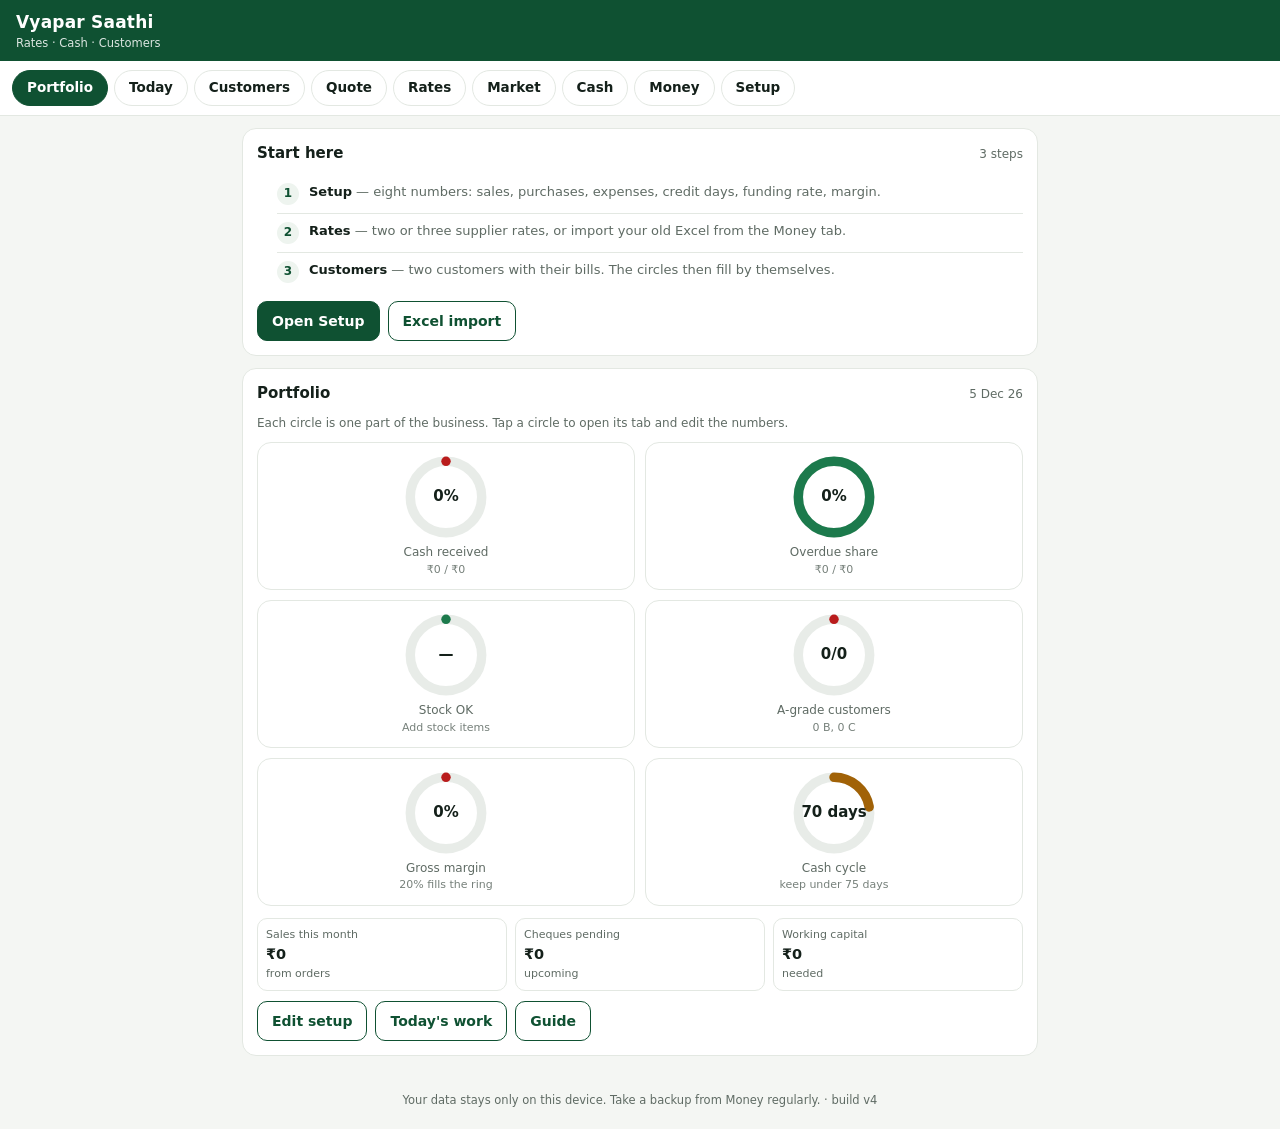
==== index.html @ 8b92a184 "Poori app English me Portfolio, Money, Market, guide aur messages — sab UI text English. mktFetch au" ====
<!doctype html>
<html lang="en">
<head>
<meta charset="utf-8">
<meta name="viewport" content="width=device-width, initial-scale=1, viewport-fit=cover">
<meta name="theme-color" content="#0f5132">
<title>Vyapar Saathi — Customers, Rates, Cash</title>
<link rel="manifest" href="manifest.webmanifest">
<link rel="icon" type="image/png" href="favicon.png">
<link rel="apple-touch-icon" href="apple-touch-icon.png">
<meta name="apple-mobile-web-app-capable" content="yes">
<meta name="mobile-web-app-capable" content="yes">
<meta name="apple-mobile-web-app-status-bar-style" content="black-translucent">
<meta name="apple-mobile-web-app-title" content="Vyapar">
<meta name="robots" content="noindex, nofollow">
<link rel="stylesheet" href="app.css">
</head>
<body>

<header class="topbar">
  <div>
    <div class="brand">Vyapar Saathi</div>
    <div class="brand-sub" id="brandSub">Rates &middot; Cash &middot; Customers</div>
  </div>
</header>

<nav class="tabs" id="tabs">
  <button class="tab" type="button" data-tab="port">Portfolio</button>
  <button class="tab" type="button" data-tab="aaj">Today</button>
  <button class="tab" type="button" data-tab="cust">Customers</button>
  <button class="tab" type="button" data-tab="quote">Quote</button>
  <button class="tab" type="button" data-tab="rate">Rates</button>
  <button class="tab" type="button" data-tab="market">Market</button>
  <button class="tab" type="button" data-tab="paisa">Cash</button>
  <button class="tab" type="button" data-tab="money">Money</button>
  <button class="tab" type="button" data-tab="setup">Setup</button>
</nav>

<main id="view"></main>

<footer class="footer">Your data stays only on this device. Take a backup from Money regularly. &middot; build v4</footer>

<div id="toast" class="toast" hidden></div>

<script src="core.js"></script>
<script src="engine.js"></script>
<script src="importer.js"></script>
<script src="views.js"></script>
<script src="xlsx.full.min.js"></script>
<script src="money.js"></script>
<script src="main.js"></script>
</body>
</html>
---- app.css ----
*{box-sizing:border-box}
:root{
  --bg:#f4f6f3;
  --card:#ffffff;
  --ink:#14201a;
  --mute:#5f6b64;
  --line:#e3e8e2;
  --acc:#0f5132;
  --acc2:#1c7a4c;
  --chip:#eef4ef;
  --good:#15803d;
  --warn:#a16207;
  --bad:#b91c1c;
}
html,body{margin:0;padding:0}
body{
  background:var(--bg);
  color:var(--ink);
  font:16px/1.45 -apple-system,BlinkMacSystemFont,"Segoe UI",Roboto,system-ui,sans-serif;
  -webkit-text-size-adjust:100%;
}
.topbar{
  background:var(--acc);
  color:#fff;
  padding:10px 16px;
  padding-top:calc(10px + env(safe-area-inset-top));
  display:flex;
  align-items:center;
  justify-content:space-between;
  gap:12px;
}
.brand{font-weight:700;font-size:17px;letter-spacing:.2px}
.brand-sub{font-size:11.5px;opacity:.85}
.tabs{
  display:flex;
  gap:6px;
  overflow-x:auto;
  padding:9px 12px;
  background:#fff;
  border-bottom:1px solid var(--line);
  -webkit-overflow-scrolling:touch;
}
.tab{
  flex:0 0 auto;
  border:1px solid var(--line);
  background:#fff;
  color:var(--ink);
  border-radius:999px;
  padding:7px 14px;
  font:inherit;
  font-size:13.5px;
  font-weight:600;
  cursor:pointer;
}
.tab.active{background:var(--acc);border-color:var(--acc);color:#fff}
main{max-width:820px;margin:0 auto;padding:12px 12px 24px}
.card{background:var(--card);border:1px solid var(--line);border-radius:14px;padding:14px;margin:0 0 12px}
.card-head{display:flex;align-items:baseline;justify-content:space-between;gap:10px;margin-bottom:10px}
h2{font-size:15px;margin:0;font-weight:700}
.hint{font-size:12px;color:var(--mute)}
.muted{color:var(--mute)}
.small{font-size:12px}
.ok{color:var(--good)}
.bad{color:var(--bad)}
.kpis{display:grid;grid-template-columns:1fr 1fr;gap:10px;margin-bottom:12px}
.kpi{background:#fff;border:1px solid var(--line);border-radius:14px;padding:12px;display:flex;flex-direction:column;gap:2px}
.kpi-l{font-size:11.5px;color:var(--mute)}
.kpi-v{font-size:19px;font-weight:700;letter-spacing:-.2px}
.kpi-s{font-size:11.5px;color:var(--mute)}
.grid2{display:grid;grid-template-columns:1fr 1fr;gap:10px}
.fld{display:flex;flex-direction:column;gap:4px;font-size:12.5px;color:var(--mute);min-width:0}
.fld span{font-weight:600}
input,select,textarea{
  font:inherit;
  font-size:15px;
  color:var(--ink);
  background:#fff;
  border:1px solid var(--line);
  border-radius:10px;
  padding:9px 10px;
  width:100%;
  min-width:0;
  -webkit-appearance:none;
  appearance:none;
}
input:focus,textarea:focus{outline:2px solid rgba(28,122,76,.25);border-color:var(--acc2)}
textarea{min-height:110px;resize:vertical;font-family:ui-monospace,SFMono-Regular,Menlo,monospace;font-size:12.5px}
.row-end{grid-column:1 / -1;display:flex;justify-content:flex-end;gap:8px;flex-wrap:wrap}
.btn{
  display:inline-block;
  border:1px solid var(--acc);
  background:var(--acc);
  color:#fff;
  border-radius:10px;
  padding:9px 14px;
  font:inherit;
  font-size:14px;
  font-weight:600;
  text-decoration:none;
  cursor:pointer;
  text-align:center;
}
.btn.alt{background:#fff;color:var(--acc)}
.btn.tiny{padding:6px 10px;font-size:12.5px}
.btn.danger{background:#fff;color:var(--bad);border-color:#f0c4c4}
.btnrow{display:flex;flex-wrap:wrap;gap:8px;margin-top:10px}
.link{background:none;border:0;color:var(--acc2);font:inherit;font-size:12.5px;font-weight:600;padding:2px 4px;cursor:pointer}
.link.del{color:var(--bad)}
.table-wrap{overflow-x:auto;margin-top:8px;-webkit-overflow-scrolling:touch}
table{border-collapse:collapse;width:100%;font-size:13px}
th,td{text-align:left;padding:7px 6px;border-bottom:1px solid var(--line);vertical-align:top}
th{font-size:11px;color:var(--mute);font-weight:600;text-transform:uppercase;letter-spacing:.3px}
.num{text-align:right;white-space:nowrap}
.actions{white-space:nowrap;text-align:right}
.tag{display:inline-block;font-size:11px;padding:2px 7px;border-radius:999px;background:var(--chip);color:var(--mute);white-space:nowrap}
.tag.good{background:#e6f4ec;color:var(--good)}
.tag.bad{background:#fdeaea;color:var(--bad)}
.msg{
  white-space:pre-wrap;
  background:#f7f9f6;
  border:1px dashed var(--line);
  border-radius:12px;
  padding:12px;
  font-size:13.5px;
  line-height:1.55;
  margin-top:10px;
  word-break:break-word;
}
.alert{border-radius:12px;padding:11px 12px;margin-bottom:9px;border:1px solid var(--line);background:#fff}
.alert b{font-size:14px}
.alert p{margin:4px 0 0;font-size:13px;color:var(--mute)}
.alert .act{color:var(--ink);font-weight:600}
.alert.high{background:#fff5f5;border-color:#f3cfcf}
.alert.mid{background:#fffaef;border-color:#f2e2bd}
.alert.ok{background:#f2f9f4;border-color:#cfe8d8}
.signal{border-radius:12px;padding:12px;background:var(--chip);border:1px solid var(--line)}
.signal b{font-size:14.5px}
.signal p{margin:5px 0 0;font-size:13px;color:var(--mute)}
.signal.good{background:#eef7f1;border-color:#cbe6d5}
.signal.bad{background:#fdf0ee;border-color:#f1cdc6}
.signal.warn{background:#fdf8ec;border-color:#efe0bc}
.mini{display:grid;grid-template-columns:1fr 1fr 1fr;gap:8px;margin-top:10px}
.mini>div{background:#fff;border:1px solid var(--line);border-radius:10px;padding:8px;display:flex;flex-direction:column;gap:1px}
.mini span{font-size:11px;color:var(--mute)}
.mini b{font-size:14.5px}
.mini i{font-size:11px;color:var(--mute);font-style:normal}
.hist{margin-top:12px}
.hist-head{font-size:12px;color:var(--mute);margin-bottom:6px}
.bar{display:grid;grid-template-columns:58px 1fr 74px;gap:8px;align-items:center;font-size:12px;margin-bottom:5px}
.bar-track{background:#eef1ee;border-radius:999px;height:8px;overflow:hidden}
.bar-fill{background:var(--acc2);height:100%;border-radius:999px}
.bar-fill.red{background:var(--bad)}
.bar b{text-align:right;font-size:12px}
.limit{margin-bottom:10px}
.limit-top{display:flex;justify-content:space-between;margin-bottom:4px}
details.card>summary{display:flex;justify-content:space-between;gap:10px;align-items:baseline;cursor:pointer;list-style:none}
details.card>summary::-webkit-details-marker{display:none}
details.card>summary h2{display:inline}
details.cust>summary{align-items:flex-start}
.cust summary{display:flex;justify-content:space-between;gap:10px;align-items:flex-start;cursor:pointer;list-style:none}
.cust summary::-webkit-details-marker{display:none}
.cust summary h2{display:inline-block}
.sum-r{text-align:right;white-space:nowrap}
.cust-body{margin-top:12px;border-top:1px solid var(--line);padding-top:10px}
.billform{margin:10px 0}
.billrow{display:grid;grid-template-columns:1fr 1fr 1fr auto;gap:8px;align-items:end}
.tonebar{display:flex;gap:6px;margin-top:12px}
.tone{flex:1;border:1px solid var(--line);background:#fff;border-radius:9px;padding:7px;font:inherit;font-size:12.5px;font-weight:600;color:var(--mute);cursor:pointer}
.tone.active{background:var(--acc);border-color:var(--acc);color:#fff}
.formula{font-size:15px;font-weight:700;background:var(--chip);border:1px solid var(--line);border-radius:10px;padding:12px;text-align:center}
.obj{border-top:1px solid var(--line);padding:9px 0}
.obj summary{cursor:pointer;font-size:13.5px;font-weight:600}
.obj p{margin:6px 0 0;font-size:13px;color:var(--mute)}
.footer{text-align:center;font-size:11.5px;color:var(--mute);padding:0 16px calc(20px + env(safe-area-inset-bottom))}
.demo{
  background:#fff8e6;border:1px solid #f0dfae;border-radius:12px;padding:10px 12px;margin-bottom:12px;
  font-size:13px;display:flex;justify-content:space-between;gap:10px;align-items:center;
}
.demo b{font-size:13px}
.toast{
  position:fixed;left:50%;bottom:24px;transform:translate(-50%,20px);
  background:#14201a;color:#fff;padding:10px 16px;border-radius:999px;
  font-size:13px;opacity:0;transition:.2s;z-index:50;max-width:88vw;text-align:center;pointer-events:none;
}
.toast.show{opacity:1;transform:translate(-50%,0)}
/* PIN lock screen */
.lock{padding:26px 18px;text-align:center}
.lock-badge{display:inline-block;background:var(--acc);color:#fff;font-weight:700;padding:8px 15px;border-radius:999px;font-size:14px;margin-bottom:10px}
.lock form{margin-top:16px;text-align:left}
.lock input{font-size:22px;letter-spacing:8px;text-align:center;font-weight:700}
/* 4-step guide */
.steps{margin-top:10px}
.step{display:flex;gap:10px;padding:8px 0;border-top:1px solid var(--line);font-size:13px;line-height:1.45}
.step:first-child{border-top:0}
.step b{flex:0 0 22px;height:22px;border-radius:999px;background:var(--chip);color:var(--acc);display:flex;align-items:center;justify-content:center;font-size:12px}
.step span{color:var(--mute)}
.step span strong{color:var(--ink)}
@media (max-width:520px){
  .grid2{grid-template-columns:1fr}
  .billrow{grid-template-columns:1fr 1fr}
  .mini{grid-template-columns:1fr}
}
@media (max-width:360px){
  .kpis{grid-template-columns:1fr}
}

/* v2 additions */
.job{border:1px solid var(--line);border-left:4px solid var(--acc2);border-radius:10px;padding:10px 12px;margin:0 0 10px;background:#fff}
.job.churn,.job.delay{border-left-color:var(--bad)}
.job.remind{border-left-color:var(--warn)}
.job-top{display:flex;align-items:center;gap:8px;flex-wrap:wrap}
.job-title{font-weight:600;margin-top:4px}
.crow{display:flex;justify-content:space-between;align-items:center;gap:10px;width:100%;text-align:left;background:#fff;border:0;border-bottom:1px solid var(--line);padding:10px 2px;font:inherit;color:inherit;cursor:pointer}
.crow-l{min-width:0}.crow-r{text-align:right;white-space:nowrap}
.chk{display:flex;gap:8px;align-items:center}
.steps{padding-left:20px;margin:0 0 10px}
.tag.warn{background:#fef3c7;color:var(--warn)}
tr.hi td{background:var(--chip)}
.tbl{width:100%;border-collapse:collapse;margin-top:8px;font-size:13.5px}
.tbl th,.tbl td{padding:5px 4px;border-bottom:1px solid var(--line);text-align:left}
.tbl .num{text-align:right}
select{width:100%;padding:10px;border:1px solid var(--line);border-radius:8px;font:inherit;background:#fff}


/* Portfolio circles */
.port{display:grid;grid-template-columns:1fr 1fr;gap:10px}
.pcard{display:flex;flex-direction:column;align-items:center;text-align:center;gap:2px;background:#fff;border:1px solid var(--line);border-radius:14px;padding:12px 8px;font:inherit;color:inherit;cursor:pointer}
.pring{position:relative;width:84px;height:84px}
.pring-svg{width:84px;height:84px;display:block}
.pval{position:absolute;top:0;right:0;bottom:0;left:0;display:flex;align-items:center;justify-content:center;font-weight:700;font-size:15px}
.pname{font-size:12px;color:var(--mute);margin-top:4px;line-height:1.3}
.psub{font-size:11px;color:var(--mute);opacity:.85;line-height:1.3}
@media (max-width:360px){ .port{grid-template-columns:1fr} }
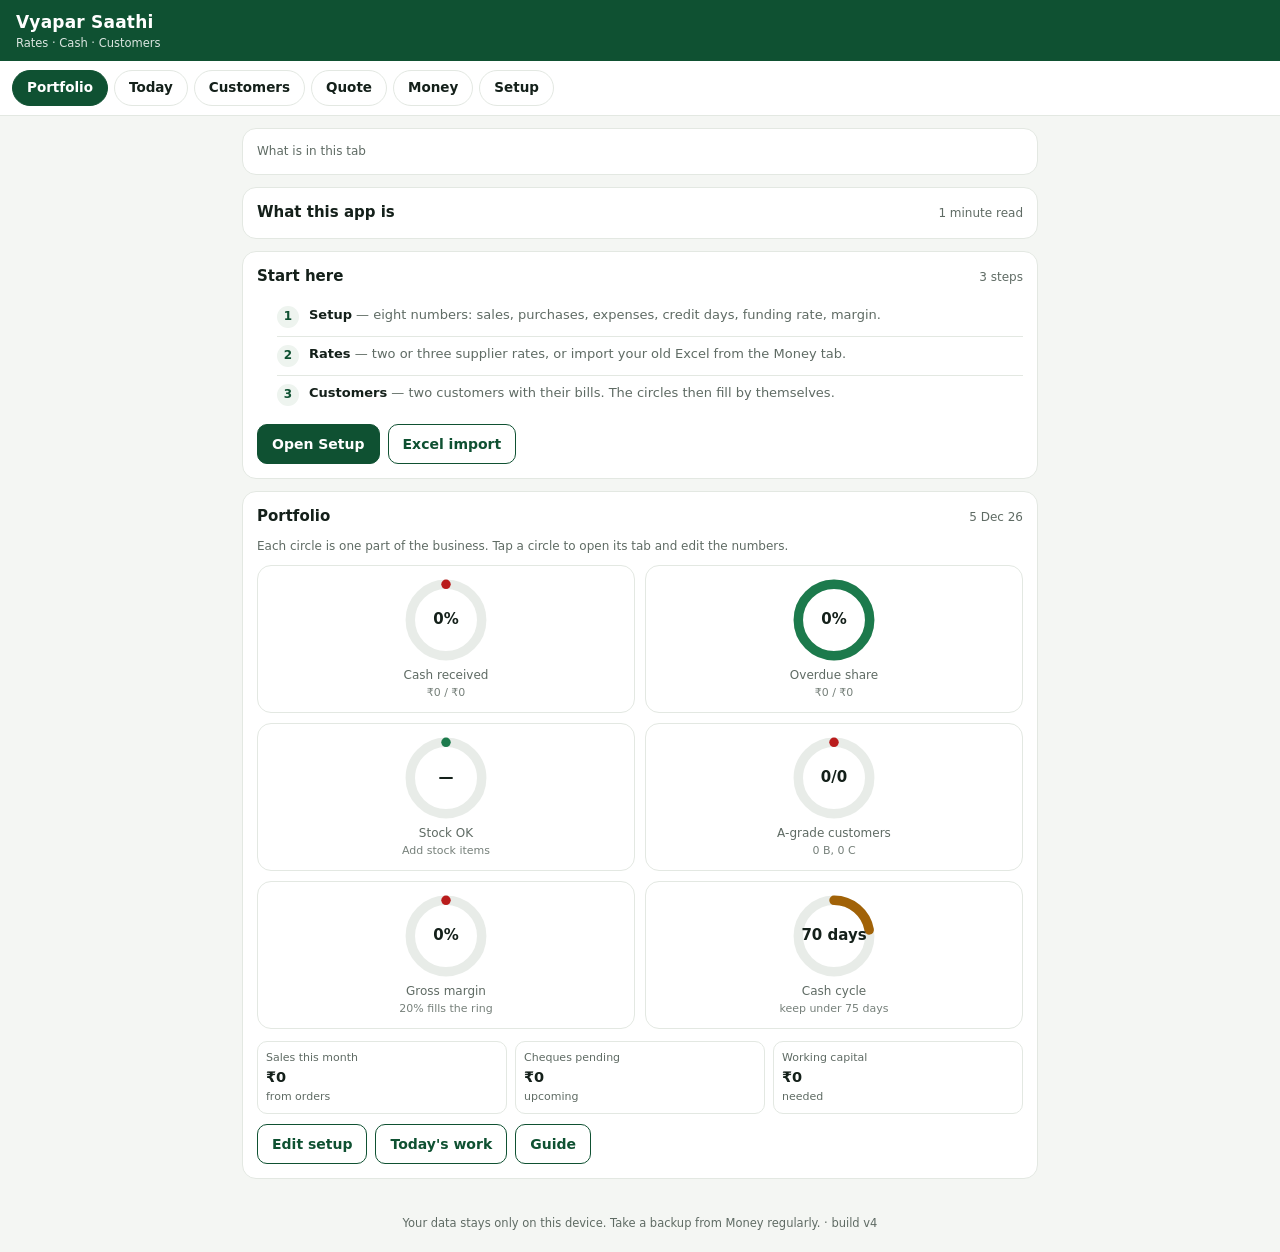
==== commit de39d118: "Compact tabs, statement page, rejection log, tab notes - Nav 9 se 6 tabs: Portfolio, Today, Customer" ====
--- a/index.html
+++ b/index.html
@@ -29,9 +29,6 @@
   <button class="tab" type="button" data-tab="aaj">Today</button>
   <button class="tab" type="button" data-tab="cust">Customers</button>
   <button class="tab" type="button" data-tab="quote">Quote</button>
-  <button class="tab" type="button" data-tab="rate">Rates</button>
-  <button class="tab" type="button" data-tab="market">Market</button>
-  <button class="tab" type="button" data-tab="paisa">Cash</button>
   <button class="tab" type="button" data-tab="money">Money</button>
   <button class="tab" type="button" data-tab="setup">Setup</button>
 </nav>
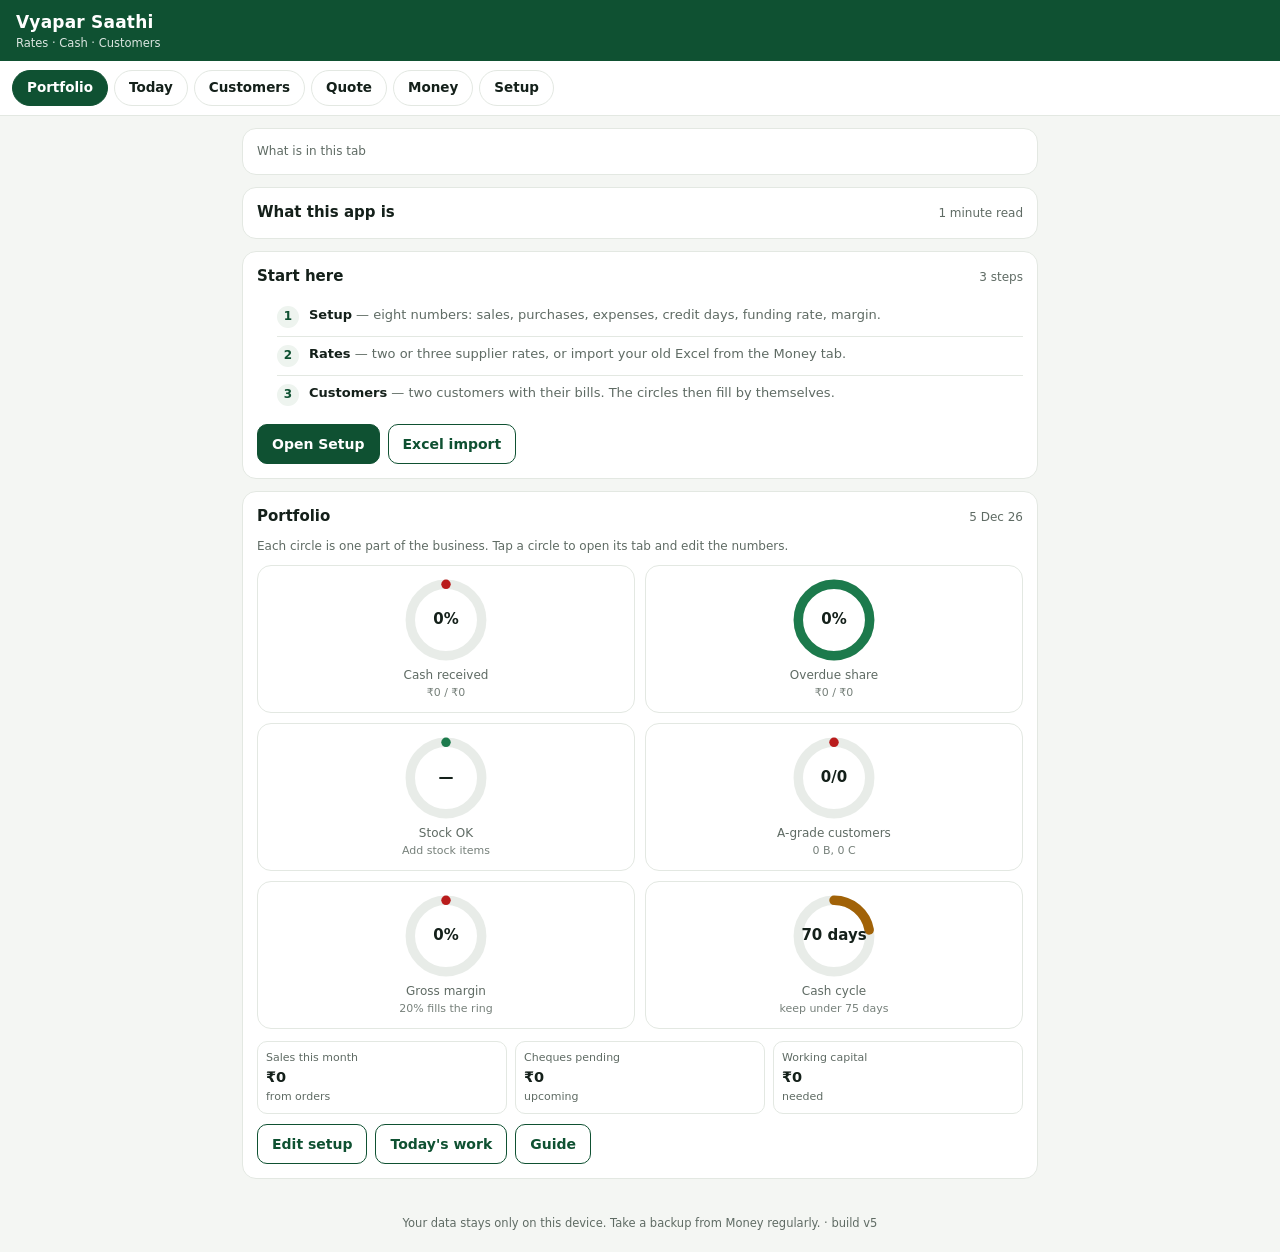
==== commit 243d384b: "Sood wala hissa hataya Cash tab (credit ki lagat + TReDS/bill discounting) menu se hata diya, uski j" ====
--- a/index.html
+++ b/index.html
@@ -35,7 +35,7 @@
 
 <main id="view"></main>
 
-<footer class="footer">Your data stays only on this device. Take a backup from Money regularly. &middot; build v4</footer>
+<footer class="footer">Your data stays only on this device. Take a backup from Money regularly. &middot; build v5</footer>
 
 <div id="toast" class="toast" hidden></div>
 
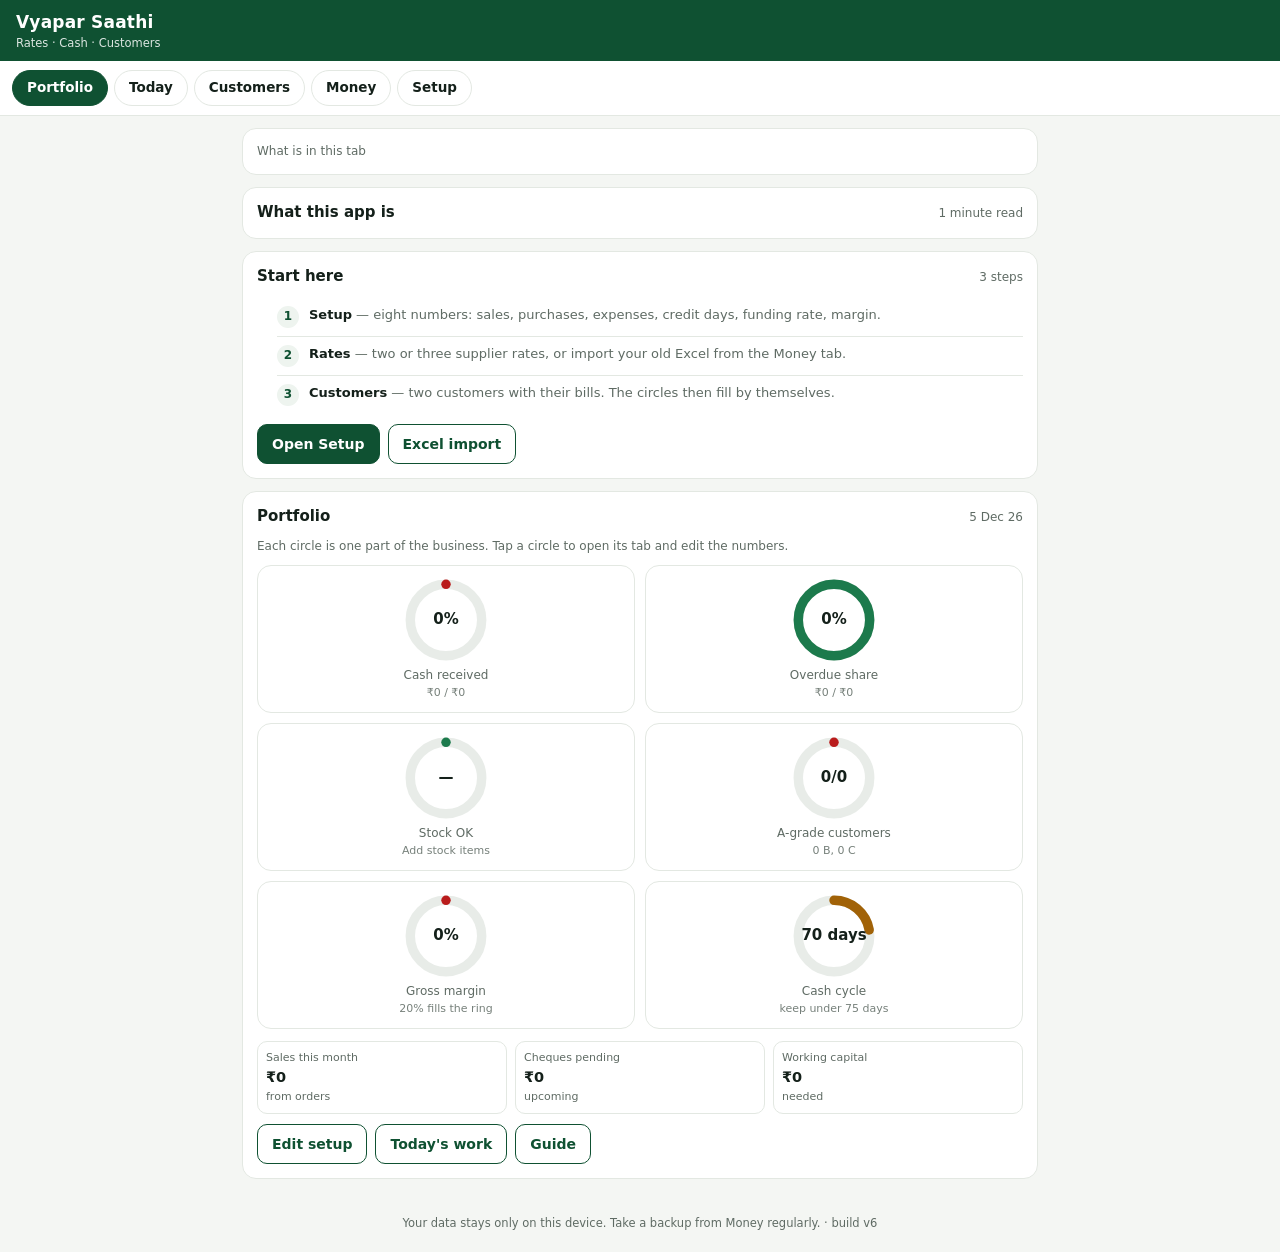
==== commit 632cd37c: "Aasaan app: do bade button Today par, 5 tab Today ke upar "+ Add bill" aur "+ Add rate" ke bade butt" ====
--- a/index.html
+++ b/index.html
@@ -28,14 +28,13 @@
   <button class="tab" type="button" data-tab="port">Portfolio</button>
   <button class="tab" type="button" data-tab="aaj">Today</button>
   <button class="tab" type="button" data-tab="cust">Customers</button>
-  <button class="tab" type="button" data-tab="quote">Quote</button>
   <button class="tab" type="button" data-tab="money">Money</button>
   <button class="tab" type="button" data-tab="setup">Setup</button>
 </nav>
 
 <main id="view"></main>
 
-<footer class="footer">Your data stays only on this device. Take a backup from Money regularly. &middot; build v5</footer>
+<footer class="footer">Your data stays only on this device. Take a backup from Money regularly. &middot; build v6</footer>
 
 <div id="toast" class="toast" hidden></div>
 
--- a/app.css
+++ b/app.css
@@ -231,3 +231,12 @@
 .pname{font-size:12px;color:var(--mute);margin-top:4px;line-height:1.3}
 .psub{font-size:11px;color:var(--mute);opacity:.85;line-height:1.3}
 @media (max-width:360px){ .port{grid-template-columns:1fr} }
+
+
+/* Quick bar big buttons */
+.qcard{background:var(--acc);color:#fff;border-radius:14px;margin:0 0 10px;overflow:hidden}
+.qcard>summary{display:flex;align-items:baseline;gap:8px;flex-wrap:wrap;padding:16px;font-weight:700;font-size:17px;cursor:pointer;list-style:none}
+.qcard>summary::-webkit-details-marker{display:none}
+.qcard>summary small{opacity:.8;font-weight:500;font-size:12px}
+.qcard>form{background:#fff;color:var(--ink);padding:12px}
+.qcard .fld span{color:var(--mute)}
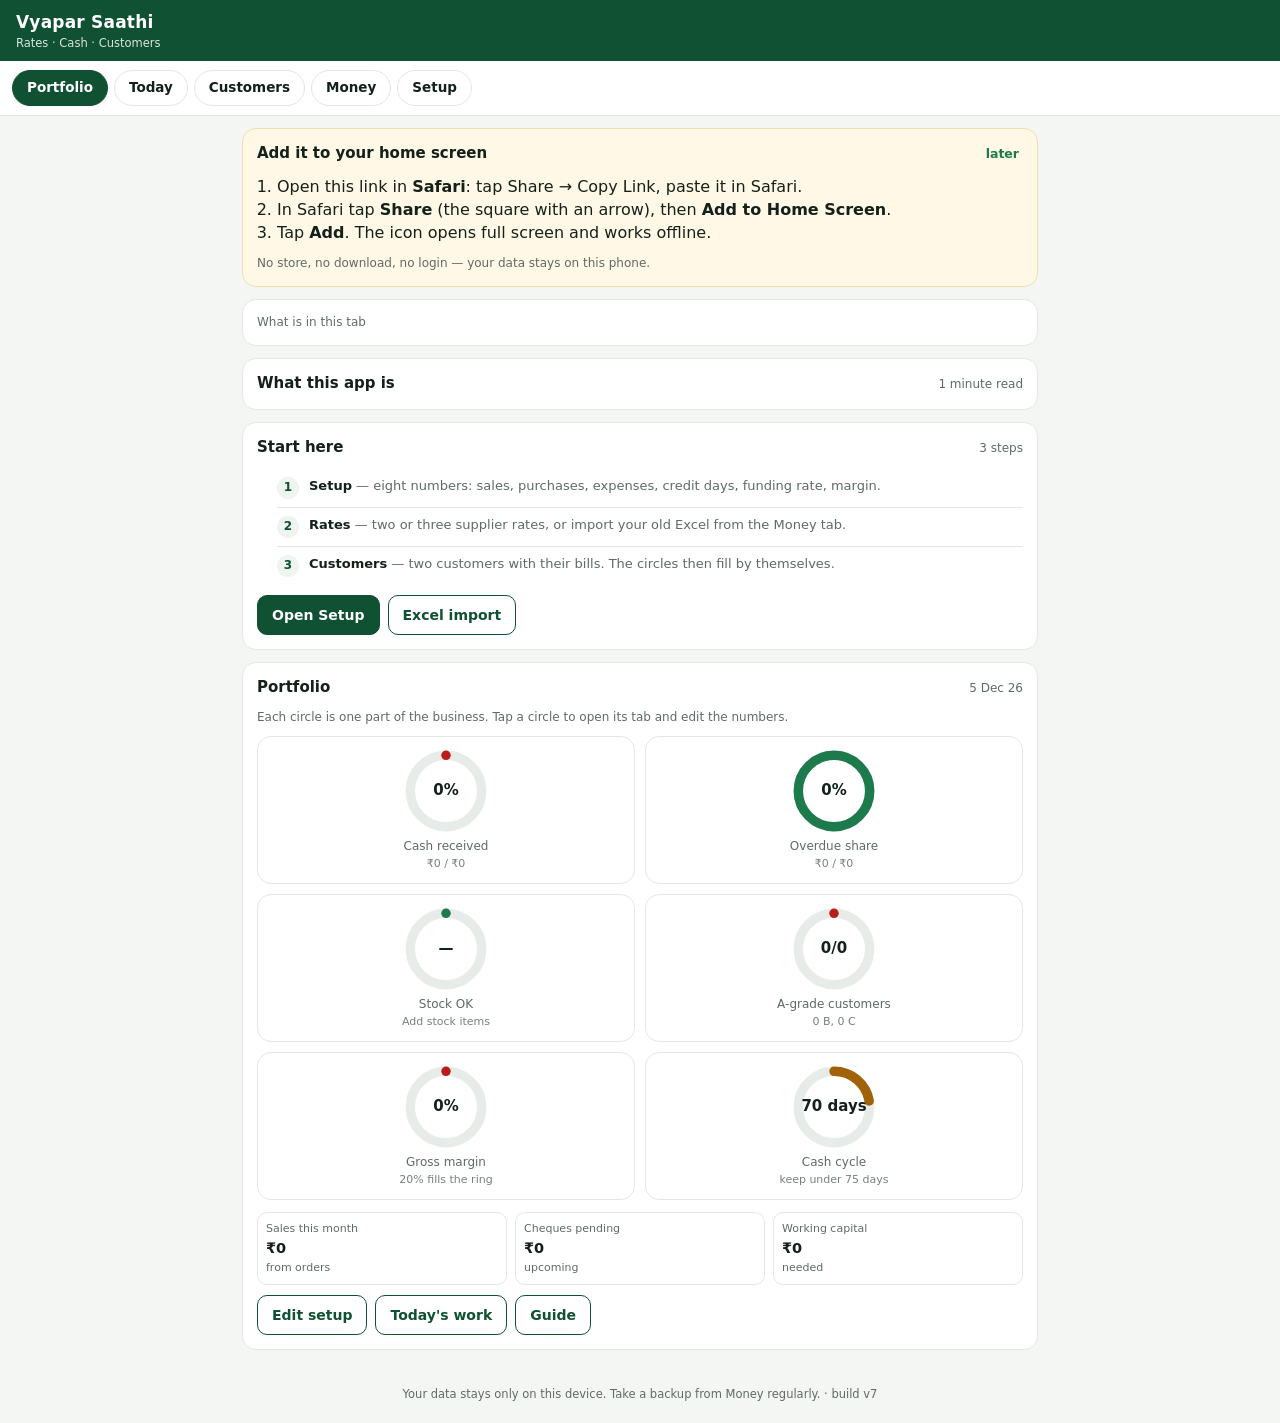
==== commit 60f4469e: "Install banner: kholte hi home screen par add karne ka prompt App khulte hi banner — Safari me Share" ====
--- a/index.html
+++ b/index.html
@@ -34,7 +34,7 @@
 
 <main id="view"></main>
 
-<footer class="footer">Your data stays only on this device. Take a backup from Money regularly. &middot; build v6</footer>
+<footer class="footer">Your data stays only on this device. Take a backup from Money regularly. &middot; build v7</footer>
 
 <div id="toast" class="toast" hidden></div>
 
--- a/app.css
+++ b/app.css
@@ -240,3 +240,8 @@
 .qcard>summary small{opacity:.8;font-weight:500;font-size:12px}
 .qcard>form{background:#fff;color:var(--ink);padding:12px}
 .qcard .fld span{color:var(--mute)}
+
+
+/* Install banner */
+.inst{background:#fff8e6;border-color:#f0dfae}
+.inst .card-head{align-items:center}
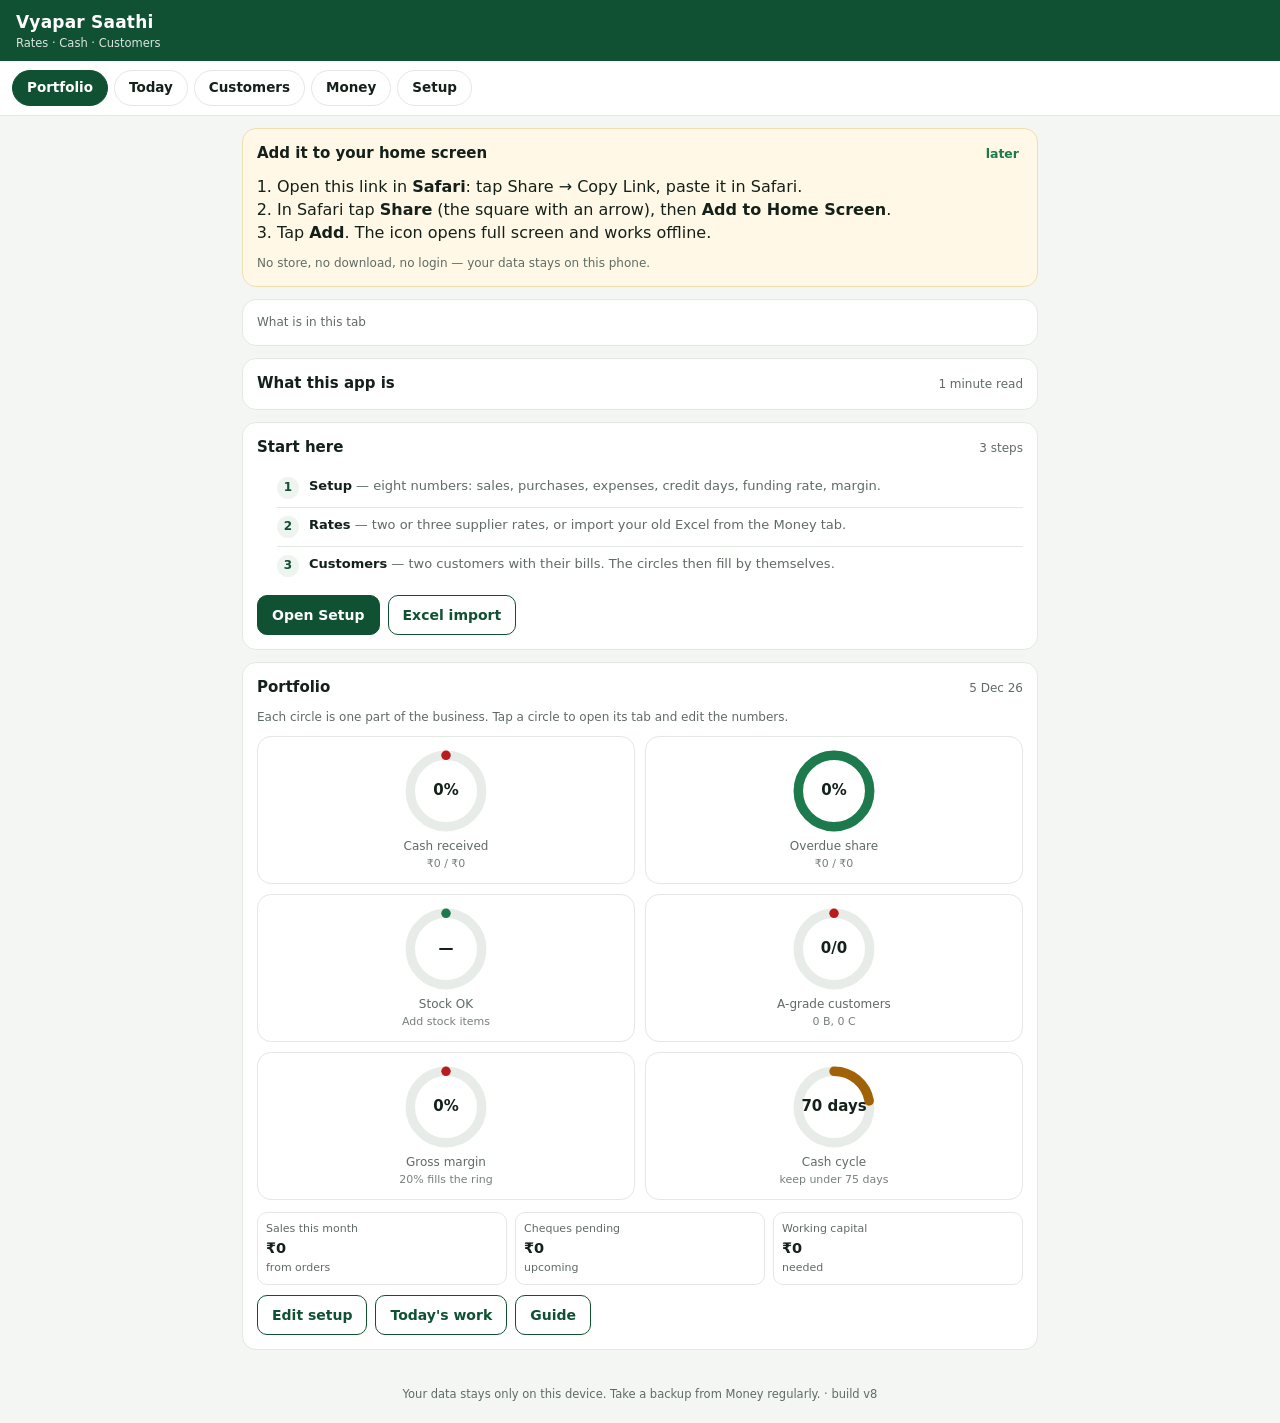
==== commit 73d121a1: "Interest zero, reminder bar aur calendar (.ics) - costOfFunds default 0 aur purane 12 ko ek baar 0 k" ====
--- a/index.html
+++ b/index.html
@@ -34,7 +34,7 @@
 
 <main id="view"></main>
 
-<footer class="footer">Your data stays only on this device. Take a backup from Money regularly. &middot; build v7</footer>
+<footer class="footer">Your data stays only on this device. Take a backup from Money regularly. &middot; build v8</footer>
 
 <div id="toast" class="toast" hidden></div>
 
--- a/app.css
+++ b/app.css
@@ -245,3 +245,7 @@
 /* Install banner */
 .inst{background:#fff8e6;border-color:#f0dfae}
 .inst .card-head{align-items:center}
+
+
+/* Reminder bar */
+.bar-rem{background:#fff5f5;border-color:#f3cfcf}
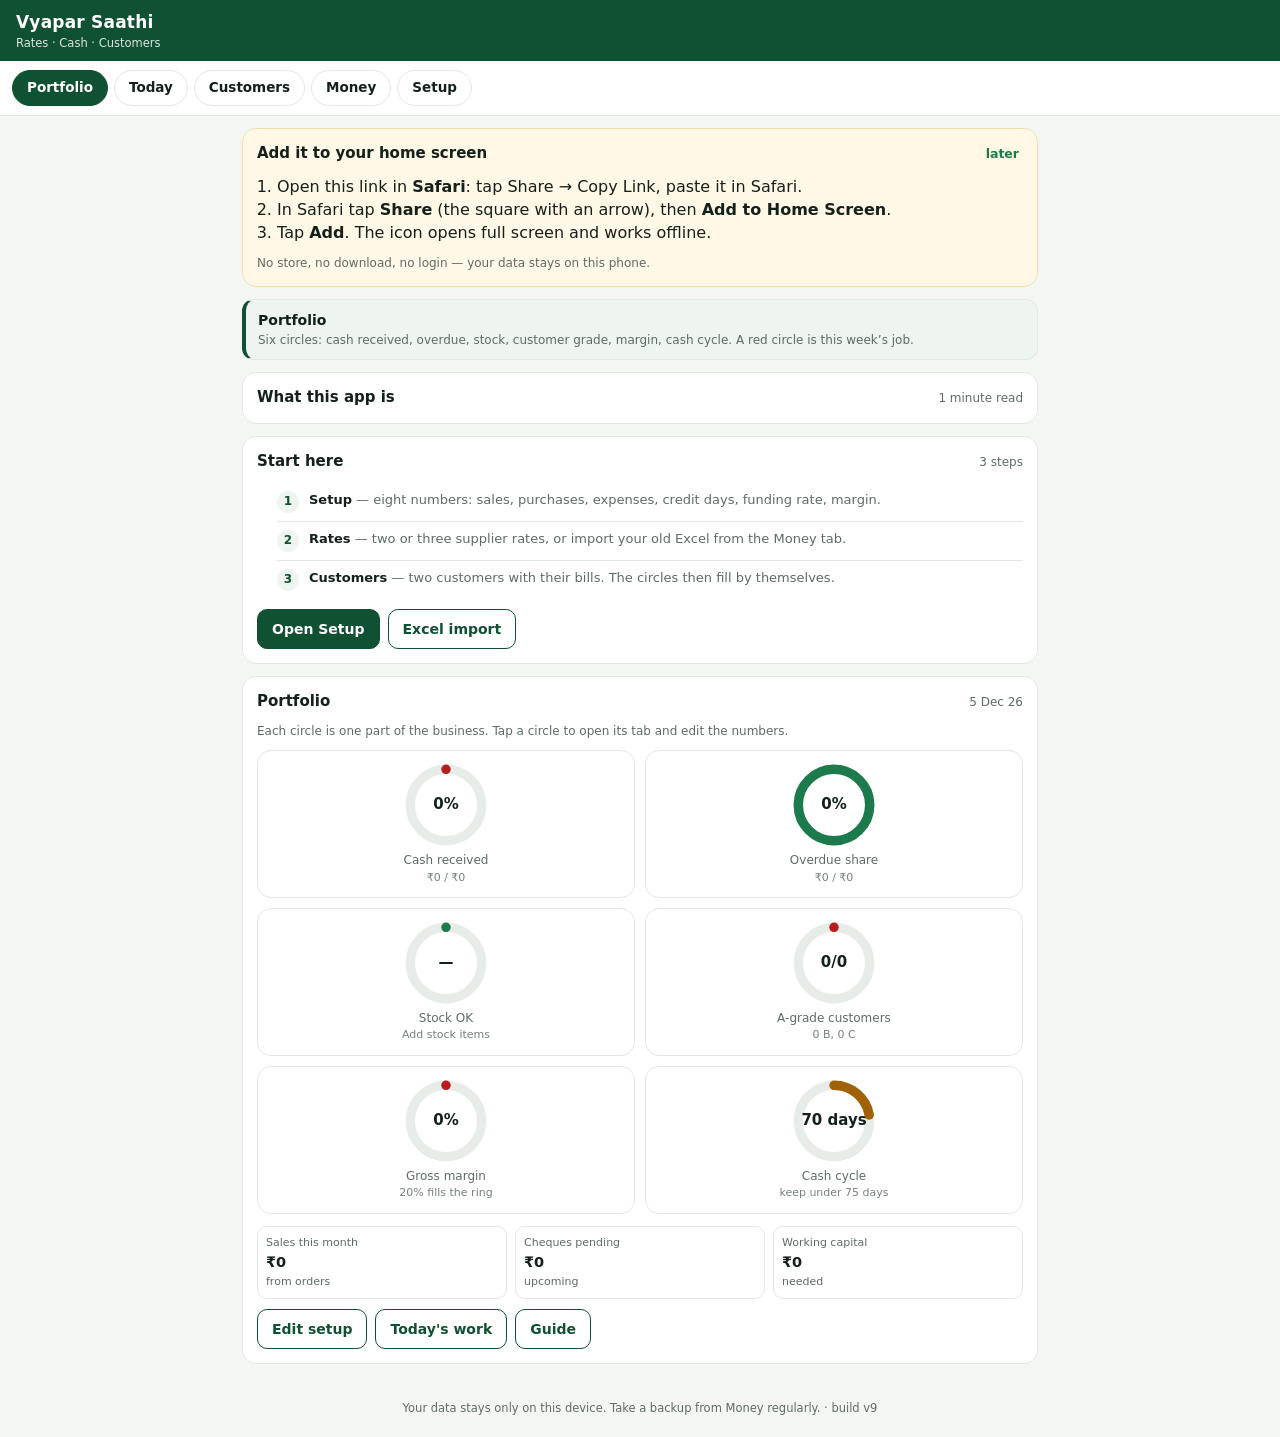
==== commit a99ca095: "Naya How to use aur har tab par header - How to use: 7 current steps (install, setup, do bade button" ====
--- a/index.html
+++ b/index.html
@@ -34,7 +34,7 @@
 
 <main id="view"></main>
 
-<footer class="footer">Your data stays only on this device. Take a backup from Money regularly. &middot; build v8</footer>
+<footer class="footer">Your data stays only on this device. Take a backup from Money regularly. &middot; build v9</footer>
 
 <div id="toast" class="toast" hidden></div>
 
--- a/app.css
+++ b/app.css
@@ -249,3 +249,9 @@
 
 /* Reminder bar */
 .bar-rem{background:#fff5f5;border-color:#f3cfcf}
+
+
+/* Tab header strip */
+.tabhdr{display:flex;flex-direction:column;gap:2px;background:#eef4ef;border:1px solid var(--line);border-left:4px solid var(--acc);border-radius:12px;padding:10px 12px;margin:0 0 12px}
+.tabhdr b{font-size:14px}
+.tabhdr span{font-size:12px;color:var(--mute);line-height:1.4}
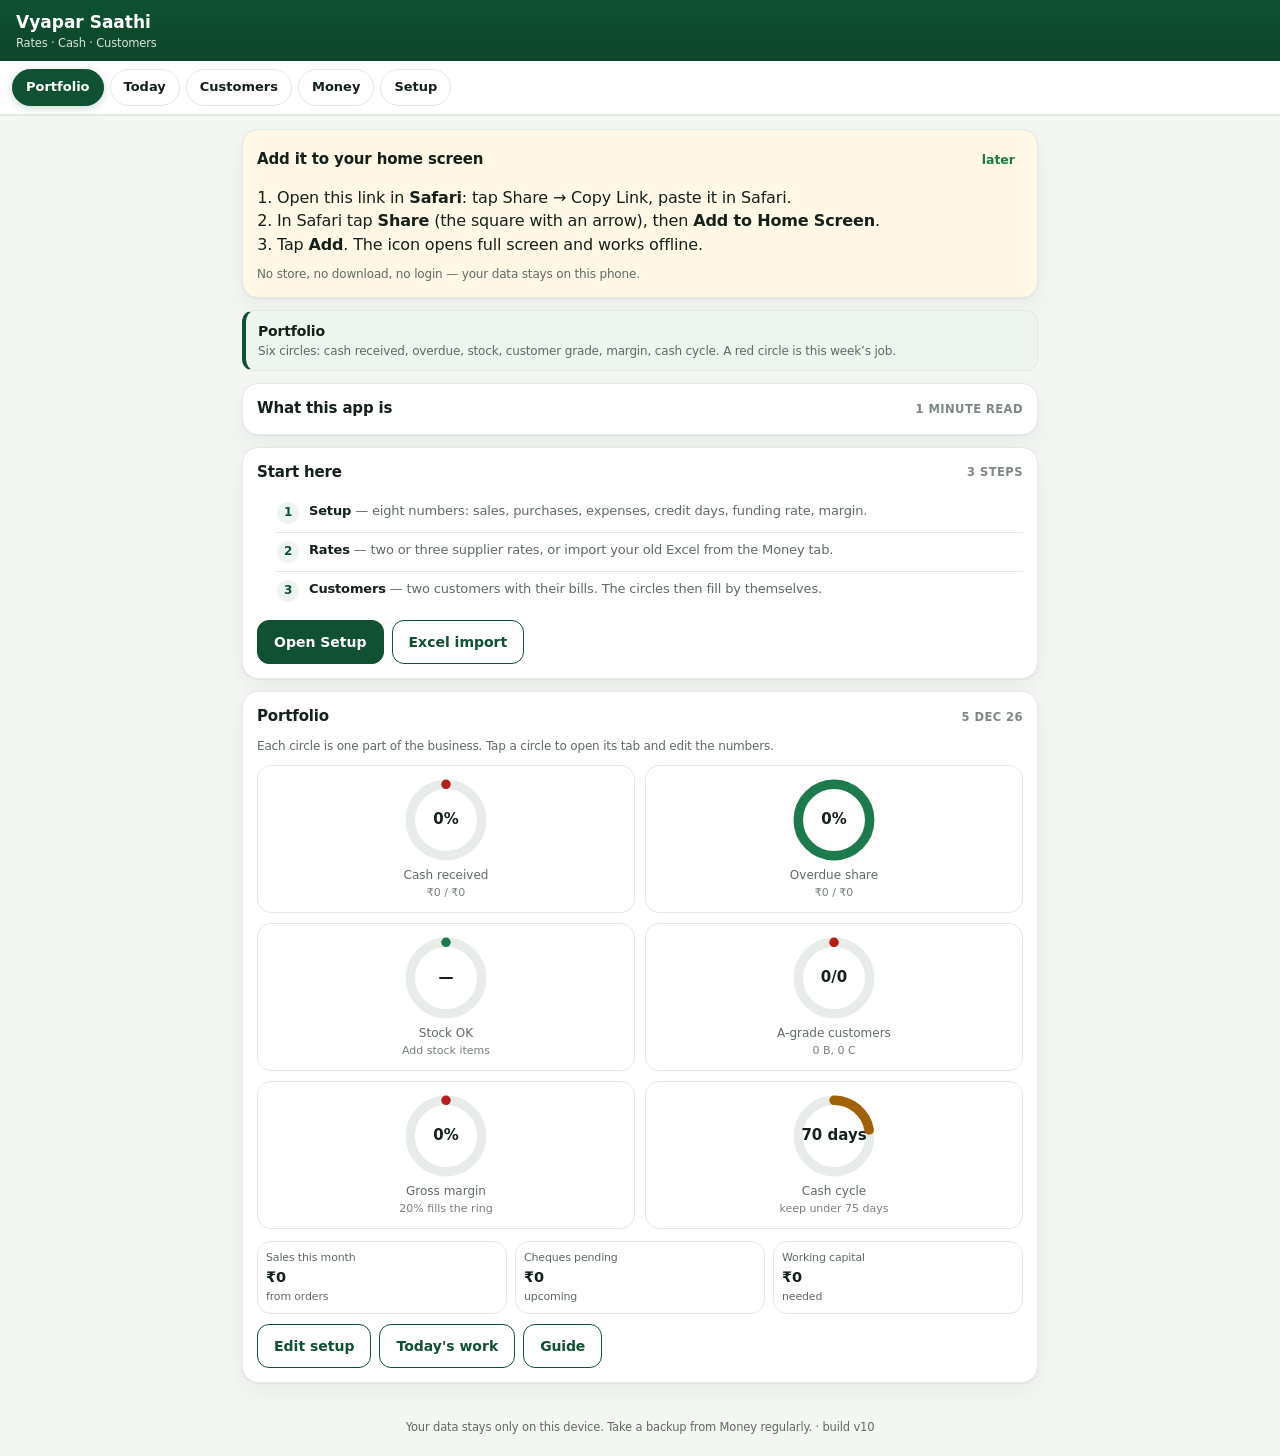
==== commit 0d836450: "Professional polish: sticky nav, typography, dark mode - Header + tabs sticky (navigation always rea" ====
--- a/index.html
+++ b/index.html
@@ -17,6 +17,7 @@
 </head>
 <body>
 
+<div class="topwrap">
 <header class="topbar">
   <div>
     <div class="brand">Vyapar Saathi</div>
@@ -31,10 +32,11 @@
   <button class="tab" type="button" data-tab="money">Money</button>
   <button class="tab" type="button" data-tab="setup">Setup</button>
 </nav>
+</div>
 
 <main id="view"></main>
 
-<footer class="footer">Your data stays only on this device. Take a backup from Money regularly. &middot; build v9</footer>
+<footer class="footer">Your data stays only on this device. Take a backup from Money regularly. &middot; build v10</footer>
 
 <div id="toast" class="toast" hidden></div>
 
--- a/app.css
+++ b/app.css
@@ -255,3 +255,73 @@
 .tabhdr{display:flex;flex-direction:column;gap:2px;background:#eef4ef;border:1px solid var(--line);border-left:4px solid var(--acc);border-radius:12px;padding:10px 12px;margin:0 0 12px}
 .tabhdr b{font-size:14px}
 .tabhdr span{font-size:12px;color:var(--mute);line-height:1.4}
+
+
+/* =========================================================
+   v10 polish: typography, sticky nav, tap targets
+   ========================================================= */
+:root{
+  --shadow:0 1px 2px rgba(20,32,26,.06), 0 8px 24px rgba(20,32,26,.05);
+  --r:16px;
+}
+html{-webkit-text-size-adjust:100%}
+body{letter-spacing:-.01em}
+.topwrap{position:sticky;top:0;z-index:40;background:#fff;box-shadow:0 1px 0 var(--line)}
+.topbar{position:static;background:linear-gradient(180deg,#0f5132,#0d4529)}
+.brand{letter-spacing:0}
+.tabs{background:#fff;border-bottom:1px solid var(--line);padding:8px 12px;gap:6px}
+.tabs::-webkit-scrollbar{display:none}
+.tab{font-size:13px;padding:8px 13px;border-radius:999px;transition:background .15s,color .15s,border-color .15s}
+.tab:active{transform:scale(.98)}
+.tab.active{box-shadow:0 2px 8px rgba(15,81,50,.22)}
+main{padding-top:14px}
+.card{border-radius:var(--r);box-shadow:var(--shadow);border-color:#e6eae6}
+.card-head{align-items:center}
+h2{font-size:15px;letter-spacing:-.01em}
+.hint{font-size:11.5px;font-weight:600;text-transform:uppercase;letter-spacing:.04em;color:var(--mute);opacity:.8}
+.kpi,.mini>div,.pcard{border-radius:14px}
+.kpi-v,.mini b,.pval,.num{font-variant-numeric:tabular-nums}
+input,select,textarea{font-size:16px;border-radius:12px;padding:11px 12px;border-color:#dfe4df}
+input:focus,select:focus,textarea:focus{outline:none;border-color:var(--acc2);box-shadow:0 0 0 3px rgba(28,122,76,.14)}
+.fld span{font-size:12px;color:var(--mute)}
+.btn{border-radius:12px;padding:11px 16px;min-height:44px;display:inline-flex;align-items:center;justify-content:center;gap:6px}
+.btn:active{transform:translateY(1px)}
+.btn.alt{background:#fff}
+.btn.danger{color:var(--bad)}
+.link{min-height:32px;padding:6px 8px}
+.table-wrap{border:1px solid var(--line);border-radius:12px}
+table{font-size:13px}
+th{background:#fafbfa;position:sticky;top:0}
+tr:last-child td{border-bottom:0}
+.msg{background:#f8faf8;border-left:3px solid var(--acc2);border-radius:12px}
+.alert{border-left:4px solid var(--line);box-shadow:none}
+.alert.high{border-left-color:var(--bad)}
+.alert.mid{border-left-color:var(--warn)}
+.alert.ok{border-left-color:var(--good)}
+@media (prefers-color-scheme: dark){
+  :root{--bg:#0d1411;--card:#141c18;--ink:#eef3ef;--mute:#9fb0a6;--line:#243029;--chip:#1b2620}
+  body{background:var(--bg);color:var(--ink)}
+  .topwrap{background:var(--card)}
+  .tabs{background:var(--card)}
+  .tab{background:var(--card);color:var(--ink);border-color:var(--line)}
+  .tab.active{background:var(--acc2);border-color:var(--acc2);color:#fff}
+  input,select,textarea{background:#101a15;color:var(--ink);border-color:var(--line)}
+  .msg{background:#101a15;border-color:var(--line)}
+  .qcard>form{background:var(--card)}
+  th{background:#111a15}
+  .btn.alt{background:var(--card);color:#cfe6d8;border-color:var(--line)}
+}
+
+
+@media (prefers-color-scheme: dark){
+  .kpi,.mini>div,.pcard,.bar-rem,.inst,.demo{background:var(--card);color:var(--ink)}
+  .bar-rem,.inst,.demo{border-color:var(--line)}
+  .table-wrap{border-color:var(--line)}
+  .tag{background:var(--chip);color:var(--mute)}
+  .tag.good{background:#12301f;color:#7fd8a4}
+  .tag.bad{background:#331717;color:#f2a4a4}
+  .alert.high{background:#2a1616}
+  .alert.mid{background:#2a2214}
+  .alert.ok{background:#12241a}
+  .hint{color:var(--mute)}
+}
